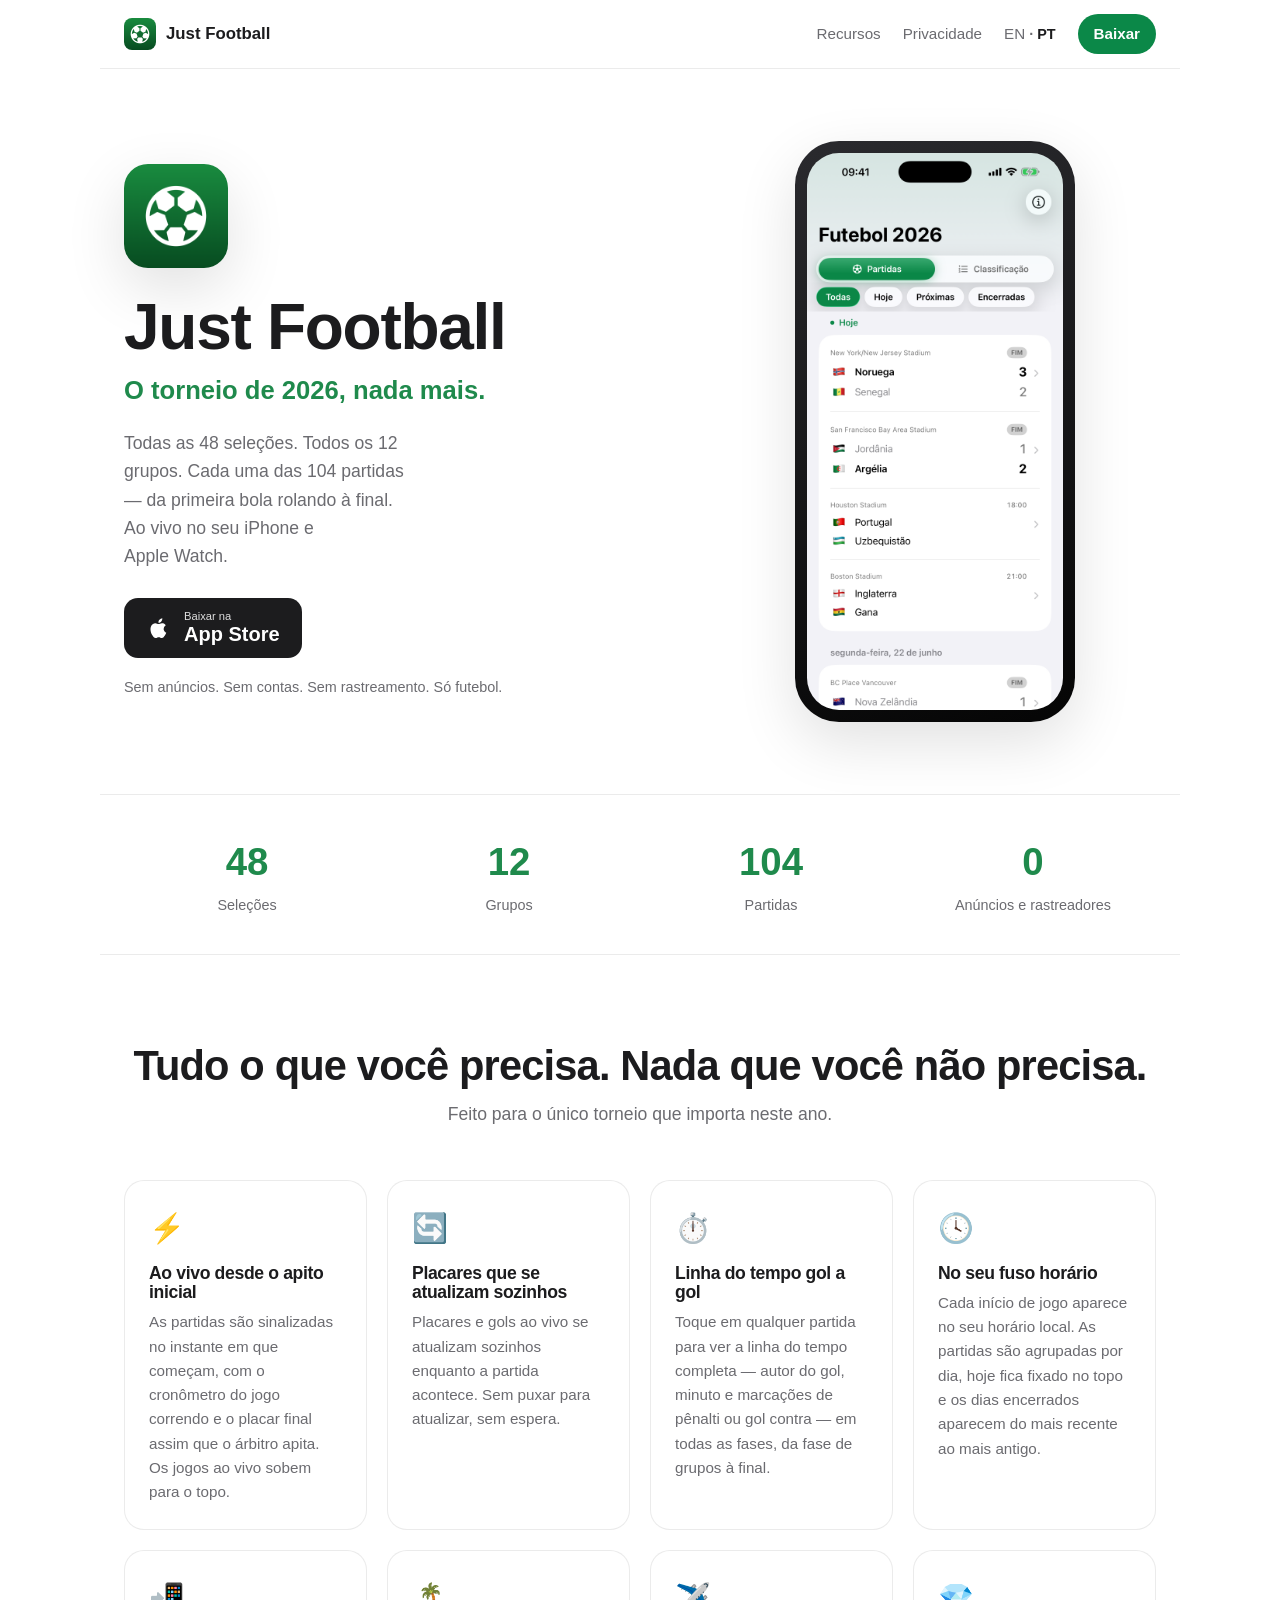
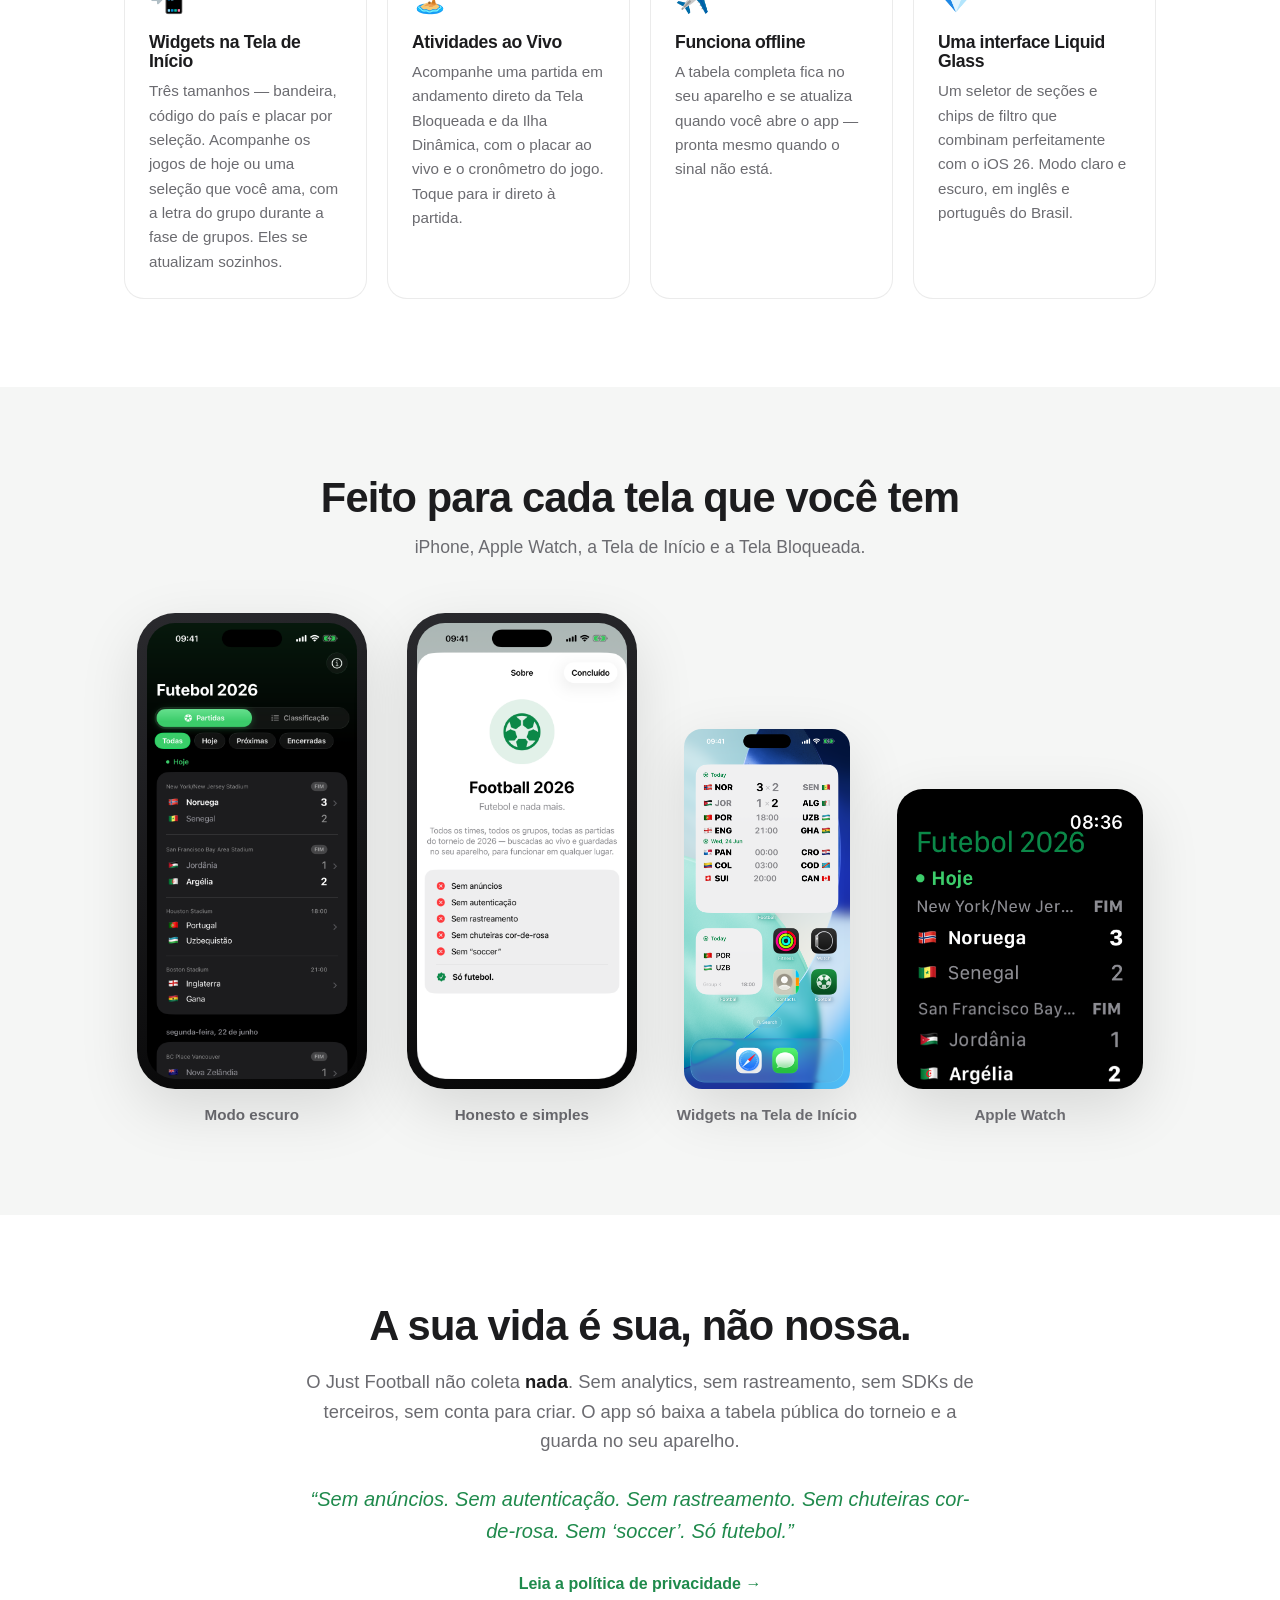
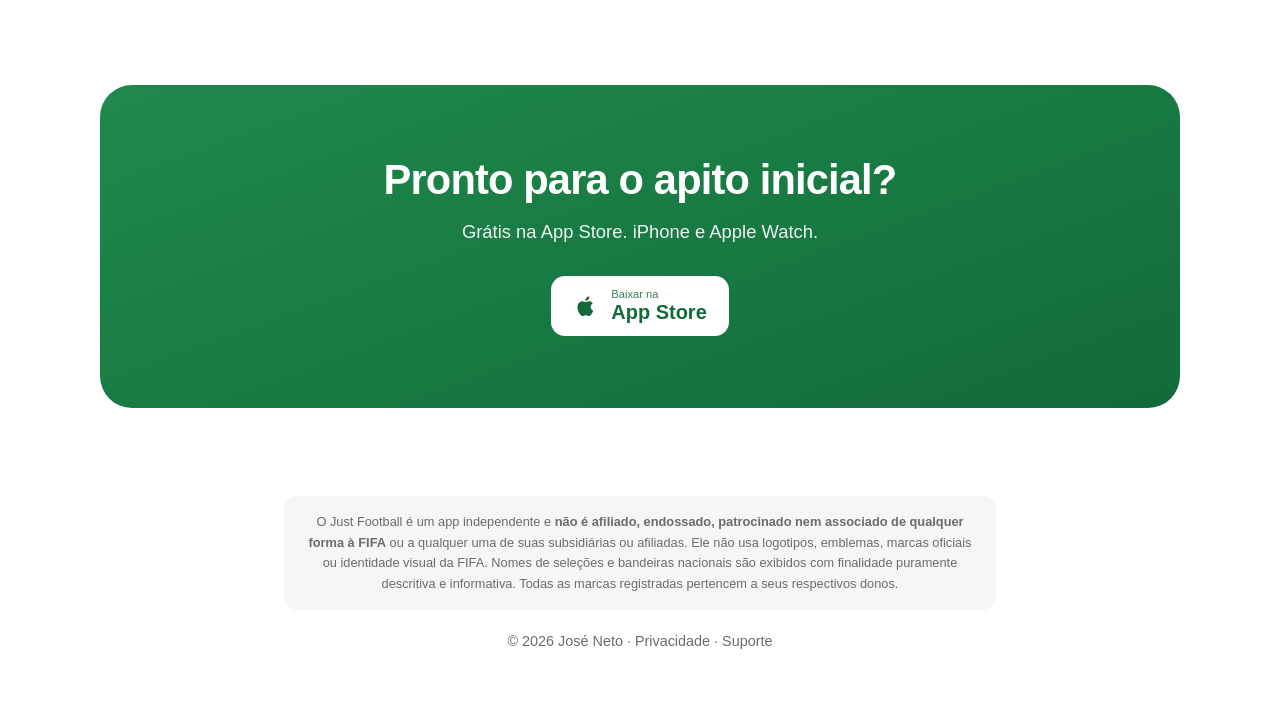
==== pt/index.html @ 3d5c4a28 "Add Brazilian Portuguese version of the site New /pt/ landing page and privacy policy matching the a" ====
<!DOCTYPE html>
<html lang="pt-BR">
<head>
  <meta charset="UTF-8" />
  <meta name="viewport" content="width=device-width, initial-scale=1.0" />
  <title>Just Football ⚽ — O torneio de 2026, nada mais.</title>
  <meta name="description" content="O jeito mais simples de acompanhar o torneio internacional de futebol de 2026 no iPhone e no Apple Watch. Todas as 48 seleções, todas as 104 partidas, placares ao vivo, widgets e Atividades ao Vivo. Sem anúncios. Sem contas. Sem rastreamento." />

  <!-- Open Graph / social -->
  <meta property="og:type" content="website" />
  <meta property="og:title" content="Just Football ⚽" />
  <meta property="og:description" content="O torneio de 2026, nada mais. Placares ao vivo, widgets e Atividades ao Vivo no iPhone e Apple Watch. Sem anúncios. Sem contas. Sem rastreamento." />
  <meta property="og:image" content="https://zeneto.app/assets/icon.png" />
  <meta property="og:url" content="https://zeneto.app/pt/" />
  <meta property="og:locale" content="pt_BR" />
  <meta name="twitter:card" content="summary_large_image" />

  <link rel="icon" type="image/png" href="../assets/icon.png" />
  <link rel="apple-touch-icon" href="../assets/icon.png" />
  <link rel="canonical" href="https://zeneto.app/pt/" />
  <link rel="alternate" hreflang="en" href="https://zeneto.app/" />
  <link rel="alternate" hreflang="pt-BR" href="https://zeneto.app/pt/" />
  <link rel="alternate" hreflang="x-default" href="https://zeneto.app/" />
  <link rel="stylesheet" href="../styles.css" />
</head>
<body>

  <!-- ===== Nav ===== -->
  <header class="nav">
    <a class="nav-brand" href="#top">
      <img src="../assets/icon.png" alt="Ícone do app Just Football" width="32" height="32" />
      <span>Just Football</span>
    </a>
    <nav class="nav-links">
      <a href="#features">Recursos</a>
      <a href="#privacy">Privacidade</a>
      <span class="lang"><a href="../" hreflang="en">EN</a> · <strong>PT</strong></span>
      <a class="nav-cta" href="https://77a.it/futebol">Baixar</a>
    </nav>
  </header>

  <!-- ===== Hero ===== -->
  <section class="hero" id="top">
    <div class="hero-copy">
      <img class="hero-icon" src="../assets/icon.png" alt="Ícone do app Just Football" width="104" height="104" />
      <h1>Just Football</h1>
      <p class="hero-tagline">O torneio de 2026, nada mais.</p>
      <p class="hero-sub">
        Todas as 48 seleções. Todos os 12 grupos. Cada uma das 104 partidas — da
        primeira bola rolando à final. Ao vivo no seu iPhone e Apple&nbsp;Watch.
      </p>
      <div class="hero-actions">
        <a class="appstore-badge" href="https://77a.it/futebol" aria-label="Baixar na App Store">
          <svg viewBox="0 0 24 24" width="26" height="26" aria-hidden="true" fill="currentColor">
            <path d="M16.36 12.78c-.02-2.27 1.85-3.36 1.94-3.41-1.06-1.55-2.7-1.76-3.29-1.78-1.4-.14-2.73.82-3.44.82-.71 0-1.8-.8-2.96-.78-1.52.02-2.93.88-3.71 2.24-1.58 2.74-.4 6.8 1.13 9.02.75 1.09 1.64 2.31 2.81 2.27 1.13-.05 1.55-.73 2.92-.73 1.36 0 1.75.73 2.94.71 1.21-.02 1.98-1.11 2.72-2.21.86-1.27 1.21-2.5 1.23-2.56-.03-.01-2.36-.9-2.39-3.58zM14.13 5.93c.62-.76 1.05-1.8.93-2.86-.9.04-2 .6-2.65 1.35-.58.67-1.09 1.74-.95 2.76 1.01.08 2.04-.51 2.67-1.25z"/>
          </svg>
          <span>
            <small>Baixar na</small>
            <strong>App Store</strong>
          </span>
        </a>
      </div>
      <p class="hero-trust">Sem anúncios. Sem contas. Sem rastreamento. Só futebol.</p>
    </div>

    <div class="hero-shot">
      <div class="phone">
        <img src="../assets/screenshots/pt/iphone-schedule.png" alt="A tabela do Just Football, mostrando os jogos de hoje com placares ao vivo" loading="eager" />
      </div>
    </div>
  </section>

  <!-- ===== Stats strip ===== -->
  <section class="stats">
    <div><strong>48</strong><span>Seleções</span></div>
    <div><strong>12</strong><span>Grupos</span></div>
    <div><strong>104</strong><span>Partidas</span></div>
    <div><strong>0</strong><span>Anúncios e rastreadores</span></div>
  </section>

  <!-- ===== Features ===== -->
  <section class="features" id="features">
    <h2>Tudo o que você precisa. Nada que você não precisa.</h2>
    <p class="section-sub">Feito para o único torneio que importa neste ano.</p>

    <div class="feature-grid">
      <article class="feature">
        <div class="feature-icon">⚡️</div>
        <h3>Ao vivo desde o apito inicial</h3>
        <p>As partidas são sinalizadas no instante em que começam, com o cronômetro do jogo correndo e o placar final assim que o árbitro apita. Os jogos ao vivo sobem para o topo.</p>
      </article>

      <article class="feature">
        <div class="feature-icon">🔄</div>
        <h3>Placares que se atualizam sozinhos</h3>
        <p>Placares e gols ao vivo se atualizam sozinhos enquanto a partida acontece. Sem puxar para atualizar, sem espera.</p>
      </article>

      <article class="feature">
        <div class="feature-icon">⏱️</div>
        <h3>Linha do tempo gol a gol</h3>
        <p>Toque em qualquer partida para ver a linha do tempo completa — autor do gol, minuto e marcações de pênalti ou gol contra — em todas as fases, da fase de grupos à final.</p>
      </article>

      <article class="feature">
        <div class="feature-icon">🕓</div>
        <h3>No seu fuso horário</h3>
        <p>Cada início de jogo aparece no seu horário local. As partidas são agrupadas por dia, hoje fica fixado no topo e os dias encerrados aparecem do mais recente ao mais antigo.</p>
      </article>

      <article class="feature">
        <div class="feature-icon">📲</div>
        <h3>Widgets na Tela de Início</h3>
        <p>Três tamanhos — bandeira, código do país e placar por seleção. Acompanhe os jogos de hoje ou uma seleção que você ama, com a letra do grupo durante a fase de grupos. Eles se atualizam sozinhos.</p>
      </article>

      <article class="feature">
        <div class="feature-icon">🏝️</div>
        <h3>Atividades ao Vivo</h3>
        <p>Acompanhe uma partida em andamento direto da Tela Bloqueada e da Ilha Dinâmica, com o placar ao vivo e o cronômetro do jogo. Toque para ir direto à partida.</p>
      </article>

      <article class="feature">
        <div class="feature-icon">✈️</div>
        <h3>Funciona offline</h3>
        <p>A tabela completa fica no seu aparelho e se atualiza quando você abre o app — pronta mesmo quando o sinal não está.</p>
      </article>

      <article class="feature">
        <div class="feature-icon">💎</div>
        <h3>Uma interface Liquid Glass</h3>
        <p>Um seletor de seções e chips de filtro que combinam perfeitamente com o iOS&nbsp;26. Modo claro e escuro, em inglês e português do Brasil.</p>
      </article>
    </div>
  </section>

  <!-- ===== Showcase ===== -->
  <section class="showcase">
    <h2>Feito para cada tela que você tem</h2>
    <p class="section-sub">iPhone, Apple Watch, a Tela de Início e a Tela Bloqueada.</p>
    <div class="shot-row">
      <figure class="shot">
        <div class="phone phone-sm">
          <img src="../assets/screenshots/pt/iphone-dark.png" alt="Just Football no modo escuro" loading="lazy" />
        </div>
        <figcaption>Modo escuro</figcaption>
      </figure>
      <figure class="shot">
        <div class="phone phone-sm">
          <img src="../assets/screenshots/pt/iphone-about.png" alt="A tela Sobre" loading="lazy" />
        </div>
        <figcaption>Honesto e simples</figcaption>
      </figure>
      <figure class="shot shot-extra">
        <img class="raw-shot" src="../assets/screenshots/widget-home.png" alt="Widgets na Tela de Início" loading="lazy" />
        <figcaption>Widgets na Tela de Início</figcaption>
      </figure>
      <figure class="shot shot-extra">
        <img class="raw-shot watch" src="../assets/screenshots/pt/watch-schedule.png" alt="Just Football no Apple Watch" loading="lazy" />
        <figcaption>Apple Watch</figcaption>
      </figure>
    </div>
  </section>

  <!-- ===== Privacy ===== -->
  <section class="privacy" id="privacy">
    <div class="privacy-inner">
      <h2>A sua vida é sua, não nossa.</h2>
      <p>
        O Just Football não coleta <strong>nada</strong>. Sem analytics, sem
        rastreamento, sem SDKs de terceiros, sem conta para criar. O app só baixa a
        tabela pública do torneio e a guarda no seu aparelho.
      </p>
      <p class="manifesto">
        “Sem anúncios. Sem autenticação. Sem rastreamento. Sem chuteiras
        cor-de-rosa. Sem ‘soccer’. Só futebol.”
      </p>
      <a class="link-arrow" href="privacy.html">Leia a política de privacidade &rarr;</a>
    </div>
  </section>

  <!-- ===== Download CTA ===== -->
  <section class="cta">
    <h2>Pronto para o apito inicial?</h2>
    <p>Grátis na App Store. iPhone e Apple Watch.</p>
    <a class="appstore-badge" href="https://77a.it/futebol" aria-label="Baixar na App Store">
      <svg viewBox="0 0 24 24" width="26" height="26" aria-hidden="true" fill="currentColor">
        <path d="M16.36 12.78c-.02-2.27 1.85-3.36 1.94-3.41-1.06-1.55-2.7-1.76-3.29-1.78-1.4-.14-2.73.82-3.44.82-.71 0-1.8-.8-2.96-.78-1.52.02-2.93.88-3.71 2.24-1.58 2.74-.4 6.8 1.13 9.02.75 1.09 1.64 2.31 2.81 2.27 1.13-.05 1.55-.73 2.92-.73 1.36 0 1.75.73 2.94.71 1.21-.02 1.98-1.11 2.72-2.21.86-1.27 1.21-2.5 1.23-2.56-.03-.01-2.36-.9-2.39-3.58zM14.13 5.93c.62-.76 1.05-1.8.93-2.86-.9.04-2 .6-2.65 1.35-.58.67-1.09 1.74-.95 2.76 1.01.08 2.04-.51 2.67-1.25z"/>
      </svg>
      <span>
        <small>Baixar na</small>
        <strong>App Store</strong>
      </span>
    </a>
  </section>

  <!-- ===== Footer ===== -->
  <footer class="footer">
    <p class="footer-disclaimer">
      O Just Football é um app independente e <strong>não é afiliado, endossado,
      patrocinado nem associado de qualquer forma à FIFA</strong> ou a qualquer uma de
      suas subsidiárias ou afiliadas. Ele não usa logotipos, emblemas, marcas oficiais
      ou identidade visual da FIFA. Nomes de seleções e bandeiras nacionais são
      exibidos com finalidade puramente descritiva e informativa. Todas as marcas
      registradas pertencem a seus respectivos donos.
    </p>
    <p class="footer-meta">
      &copy; 2026 José Neto
      &middot; <a href="privacy.html">Privacidade</a>
      &middot; <a href="mailto:football@zeneto.app?subject=Suporte%20Just%20Football">Suporte</a>
    </p>
  </footer>

</body>
</html>
---- styles.css ----
:root {
  --green: #1f8a4c;
  --green-dark: #0b8848;
  --green-deep: #126a3a;
  --ink: #1c1c1e;
  --muted: #6b6b70;
  --bg: #ffffff;
  --bg-alt: #f5f6f5;
  --card: #ffffff;
  --border: rgba(0, 0, 0, 0.08);
  --shadow: 0 20px 60px rgba(0, 0, 0, 0.12);
  --radius: 20px;
  --max: 1080px;
}

@media (prefers-color-scheme: dark) {
  :root {
    --green: #3ccd6b;
    --green-dark: #2fb85f;
    --ink: #f2f2f5;
    --muted: #9a9aa2;
    --bg: #0d0f0e;
    --bg-alt: #15191700;
    --bg-alt: #141716;
    --card: #1a1e1c;
    --border: rgba(255, 255, 255, 0.1);
    --shadow: 0 20px 60px rgba(0, 0, 0, 0.5);
  }
}

* { box-sizing: border-box; margin: 0; padding: 0; }

html { scroll-behavior: smooth; }

body {
  font-family: -apple-system, BlinkMacSystemFont, "Segoe UI", Roboto, Helvetica, Arial, sans-serif;
  color: var(--ink);
  background: var(--bg);
  line-height: 1.6;
  -webkit-font-smoothing: antialiased;
}

h1, h2, h3 { line-height: 1.1; letter-spacing: -0.02em; }

img { max-width: 100%; display: block; }

a { color: var(--green); text-decoration: none; }

section { padding: 0 24px; }

/* ===== Nav ===== */
.nav {
  position: sticky;
  top: 0;
  z-index: 50;
  display: flex;
  align-items: center;
  justify-content: space-between;
  gap: 16px;
  padding: 14px 24px;
  max-width: var(--max);
  margin: 0 auto;
  width: 100%;
  background: color-mix(in srgb, var(--bg) 80%, transparent);
  backdrop-filter: saturate(160%) blur(18px);
  -webkit-backdrop-filter: saturate(160%) blur(18px);
  border-bottom: 1px solid var(--border);
}
.nav-brand {
  display: flex;
  align-items: center;
  gap: 10px;
  font-weight: 700;
  color: var(--ink);
  font-size: 1.05rem;
}
.nav-brand img { border-radius: 8px; }
.nav-links { display: flex; align-items: center; gap: 22px; }
.nav-links a { color: var(--muted); font-weight: 500; font-size: 0.95rem; }
.nav-links a:hover { color: var(--ink); }
.nav-cta {
  background: var(--green-dark);
  color: #fff !important;
  padding: 8px 16px;
  border-radius: 999px;
  font-weight: 600 !important;
}
.nav-cta:hover { filter: brightness(1.05); }
.lang { color: var(--muted); font-size: 0.9rem; font-weight: 600; white-space: nowrap; }
.lang a { color: var(--muted); }
.lang a:hover { color: var(--ink); }
.lang strong { color: var(--ink); }

/* ===== Hero ===== */
.hero {
  max-width: var(--max);
  margin: 0 auto;
  display: grid;
  grid-template-columns: 1.1fr 0.9fr;
  gap: 48px;
  align-items: center;
  padding-top: 72px;
  padding-bottom: 72px;
}
.hero-icon {
  border-radius: 24px;
  box-shadow: var(--shadow);
  margin-bottom: 24px;
}
.hero h1 { font-size: clamp(2.6rem, 6vw, 4rem); font-weight: 800; }
.hero-tagline {
  font-size: clamp(1.2rem, 3vw, 1.6rem);
  color: var(--green);
  font-weight: 600;
  margin-top: 8px;
}
.hero-sub {
  font-size: 1.1rem;
  color: var(--muted);
  margin-top: 18px;
  max-width: 30ch;
}
.hero-actions { margin-top: 28px; }
.hero-trust {
  margin-top: 18px;
  font-size: 0.9rem;
  color: var(--muted);
  font-weight: 500;
}

/* App Store badge */
.appstore-badge {
  display: inline-flex;
  align-items: center;
  gap: 12px;
  background: var(--ink);
  color: var(--bg);
  padding: 12px 22px;
  border-radius: 14px;
  transition: transform 0.15s ease, filter 0.15s ease;
}
.appstore-badge:hover { transform: translateY(-2px); filter: brightness(1.08); }
.appstore-badge svg { color: var(--bg); }
.appstore-badge span { display: flex; flex-direction: column; line-height: 1.15; text-align: left; }
.appstore-badge small { font-size: 0.7rem; opacity: 0.85; }
.appstore-badge strong { font-size: 1.25rem; font-weight: 600; }

/* Phone mockup */
.hero-shot { display: flex; justify-content: center; }
.phone {
  position: relative;
  width: 280px;
  border-radius: 44px;
  padding: 12px;
  background: linear-gradient(160deg, #2a2a2e, #050505);
  box-shadow: var(--shadow);
}
.phone img { border-radius: 32px; display: block; width: 100%; }
.phone-sm { width: 230px; border-radius: 38px; padding: 10px; }
.phone-sm img { border-radius: 28px; }

/* ===== Stats ===== */
.stats {
  max-width: var(--max);
  margin: 0 auto;
  display: grid;
  grid-template-columns: repeat(4, 1fr);
  gap: 16px;
  padding: 36px 24px;
  border-top: 1px solid var(--border);
  border-bottom: 1px solid var(--border);
  text-align: center;
}
.stats strong { display: block; font-size: 2.4rem; font-weight: 800; color: var(--green); }
.stats span { font-size: 0.9rem; color: var(--muted); }

/* ===== Section headings ===== */
.features, .showcase { max-width: var(--max); margin: 0 auto; padding-top: 88px; padding-bottom: 88px; text-align: center; }
.features h2, .showcase h2, .cta h2, .privacy h2 { font-size: clamp(1.8rem, 4vw, 2.6rem); font-weight: 800; }
.section-sub { color: var(--muted); margin-top: 12px; font-size: 1.1rem; }

/* ===== Feature grid ===== */
.feature-grid {
  margin-top: 52px;
  display: grid;
  grid-template-columns: repeat(4, 1fr);
  gap: 20px;
  text-align: left;
}
.feature {
  background: var(--card);
  border: 1px solid var(--border);
  border-radius: var(--radius);
  padding: 24px;
  transition: transform 0.18s ease, box-shadow 0.18s ease;
}
.feature:hover { transform: translateY(-4px); box-shadow: var(--shadow); }
.feature-icon { font-size: 1.8rem; margin-bottom: 12px; }
.feature h3 { font-size: 1.1rem; margin-bottom: 8px; }
.feature p { font-size: 0.95rem; color: var(--muted); }

/* ===== Showcase ===== */
.showcase { background: var(--bg-alt); max-width: none; padding-left: 24px; padding-right: 24px; }
.showcase > * { max-width: var(--max); margin-left: auto; margin-right: auto; }
.shot-row {
  margin-top: 52px;
  display: flex;
  flex-wrap: wrap;
  justify-content: center;
  align-items: flex-end;
  gap: 40px;
}
.shot { display: flex; flex-direction: column; align-items: center; gap: 14px; }
.shot figcaption { color: var(--muted); font-weight: 600; font-size: 0.95rem; }
.raw-shot {
  border-radius: 18px;
  box-shadow: var(--shadow);
  max-height: 360px;
  width: auto;
}
.raw-shot.watch { max-height: 300px; border-radius: 26px; }

/* ===== Privacy ===== */
.privacy { padding-top: 88px; padding-bottom: 88px; text-align: center; }
.privacy-inner { max-width: 680px; margin: 0 auto; }
.privacy p { margin-top: 18px; font-size: 1.15rem; color: var(--muted); }
.privacy strong { color: var(--ink); }
.manifesto {
  font-style: italic;
  font-size: 1.25rem !important;
  color: var(--green) !important;
  margin-top: 28px !important;
}
.link-arrow { display: inline-block; margin-top: 24px; font-weight: 600; }
.link-arrow:hover { text-decoration: underline; }

/* ===== CTA ===== */
.cta {
  max-width: var(--max);
  margin: 0 auto 48px;
  text-align: center;
  padding: 72px 32px;
  border-radius: 32px;
  background: linear-gradient(160deg, var(--green), var(--green-deep));
  color: #fff;
}
.cta h2 { color: #fff; }
.cta p { margin: 14px 0 30px; font-size: 1.15rem; opacity: 0.92; }
.cta .appstore-badge { background: #fff; color: var(--green-deep); }
.cta .appstore-badge svg, .cta .appstore-badge strong, .cta .appstore-badge small { color: var(--green-deep); }

/* ===== Footer ===== */
.footer { max-width: 760px; margin: 0 auto; padding: 40px 24px 64px; text-align: center; }
.footer-disclaimer { font-size: 0.8rem; color: var(--muted); background: var(--bg-alt); padding: 16px 20px; border-radius: 14px; }
.footer-meta { margin-top: 20px; font-size: 0.9rem; color: var(--muted); }
.footer-meta a { color: var(--muted); }
.footer-meta a:hover { color: var(--ink); }

/* ===== Responsive ===== */
@media (max-width: 900px) {
  .hero { grid-template-columns: 1fr; text-align: center; padding-top: 48px; }
  .hero-icon, .hero-sub { margin-left: auto; margin-right: auto; }
  .hero h1 { font-size: clamp(2.2rem, 9vw, 3.4rem); }
  .hero-sub { max-width: 34ch; }
  .feature-grid { grid-template-columns: repeat(2, 1fr); }
}
@media (max-width: 560px) {
  .nav-links { gap: 14px; }
  .nav-links > a:not(.nav-cta) { display: none; }
  .stats { grid-template-columns: repeat(2, 1fr); gap: 28px 16px; }
  .feature-grid { grid-template-columns: 1fr; }
  .cta { border-radius: 24px; padding: 56px 24px; }
}
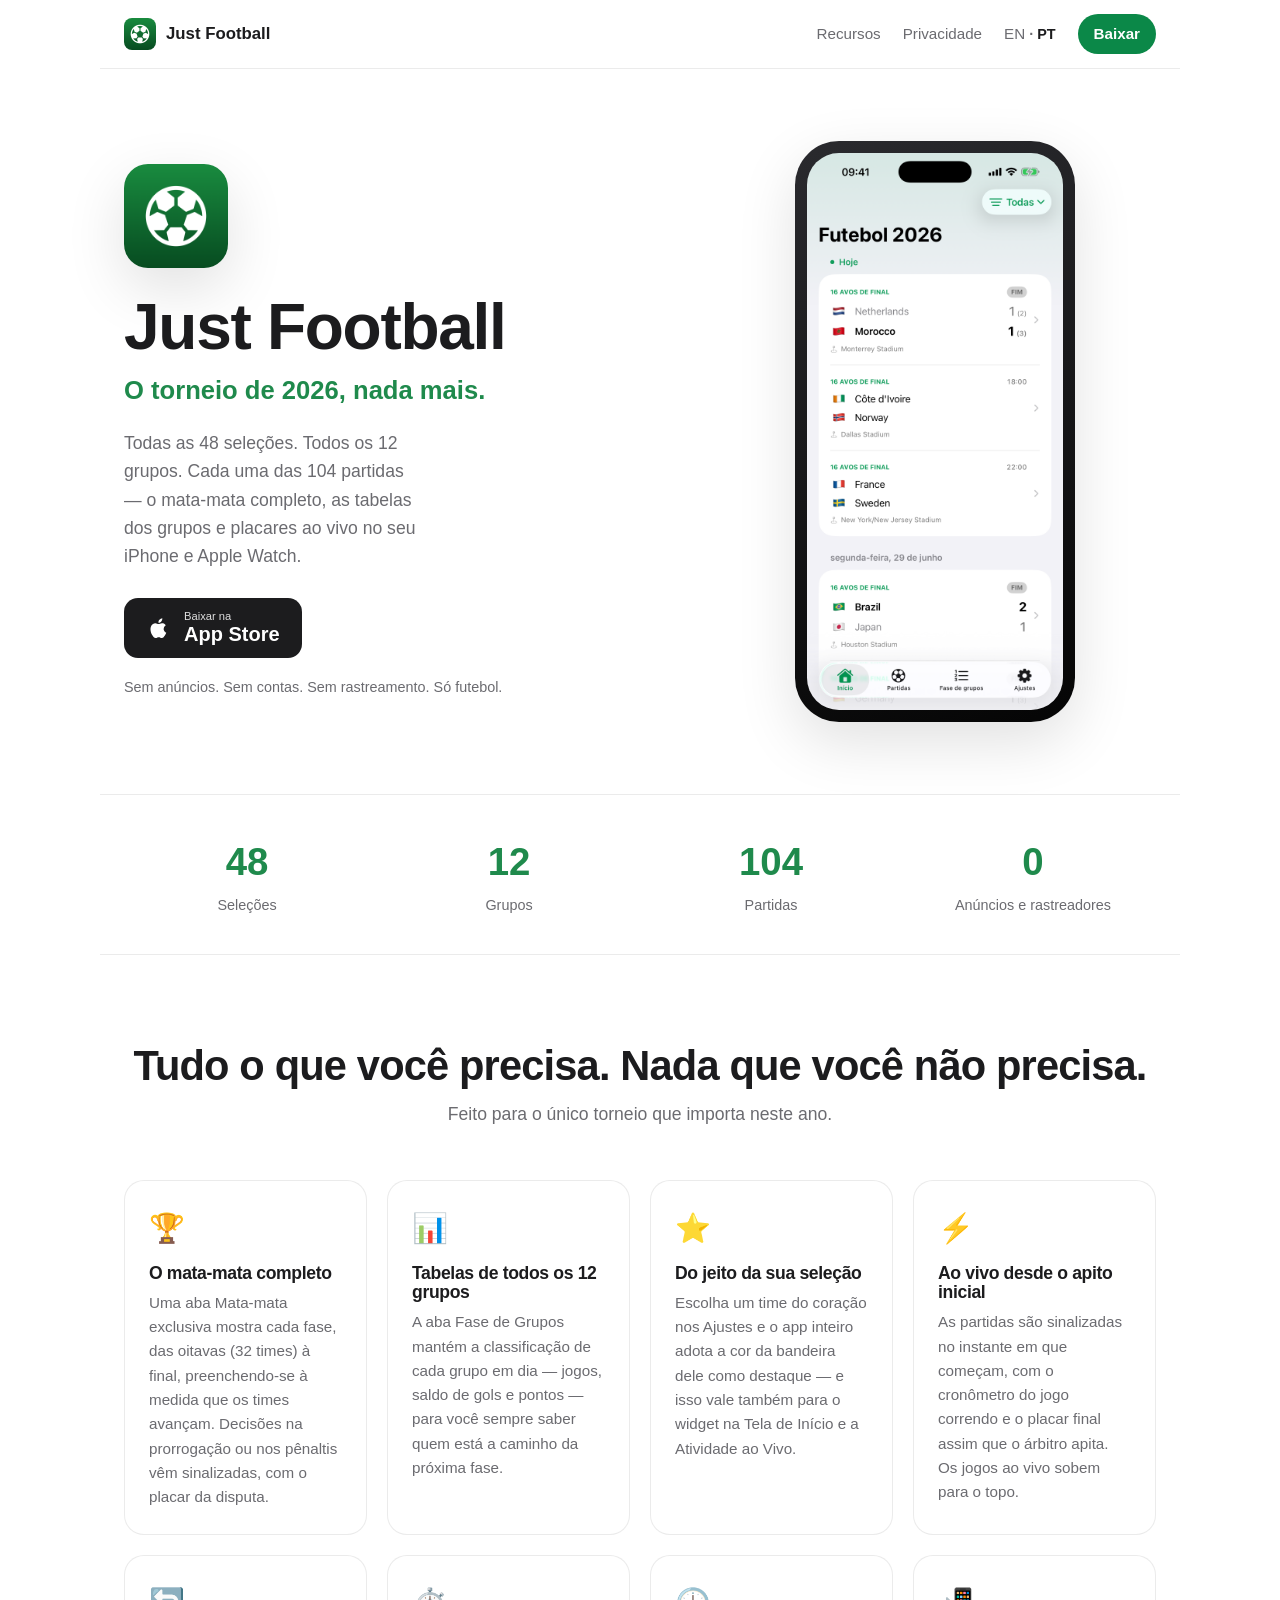
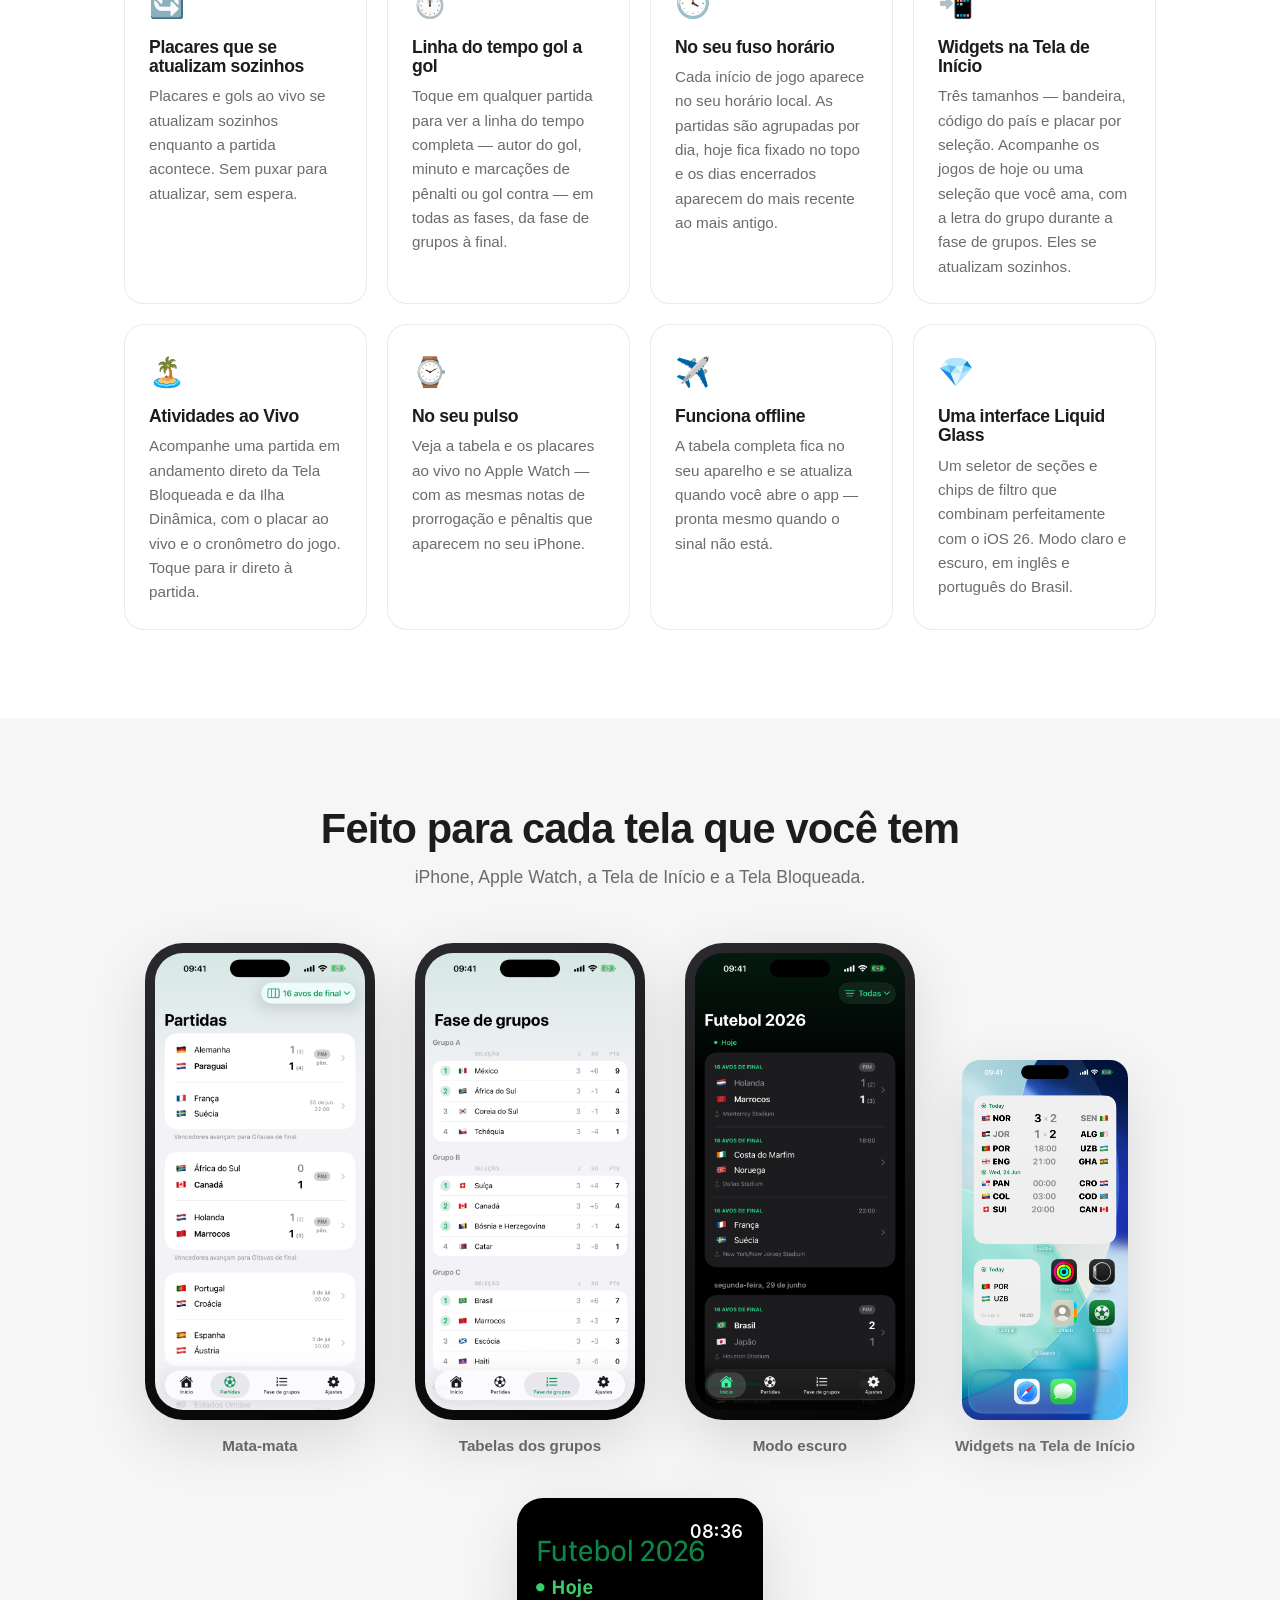
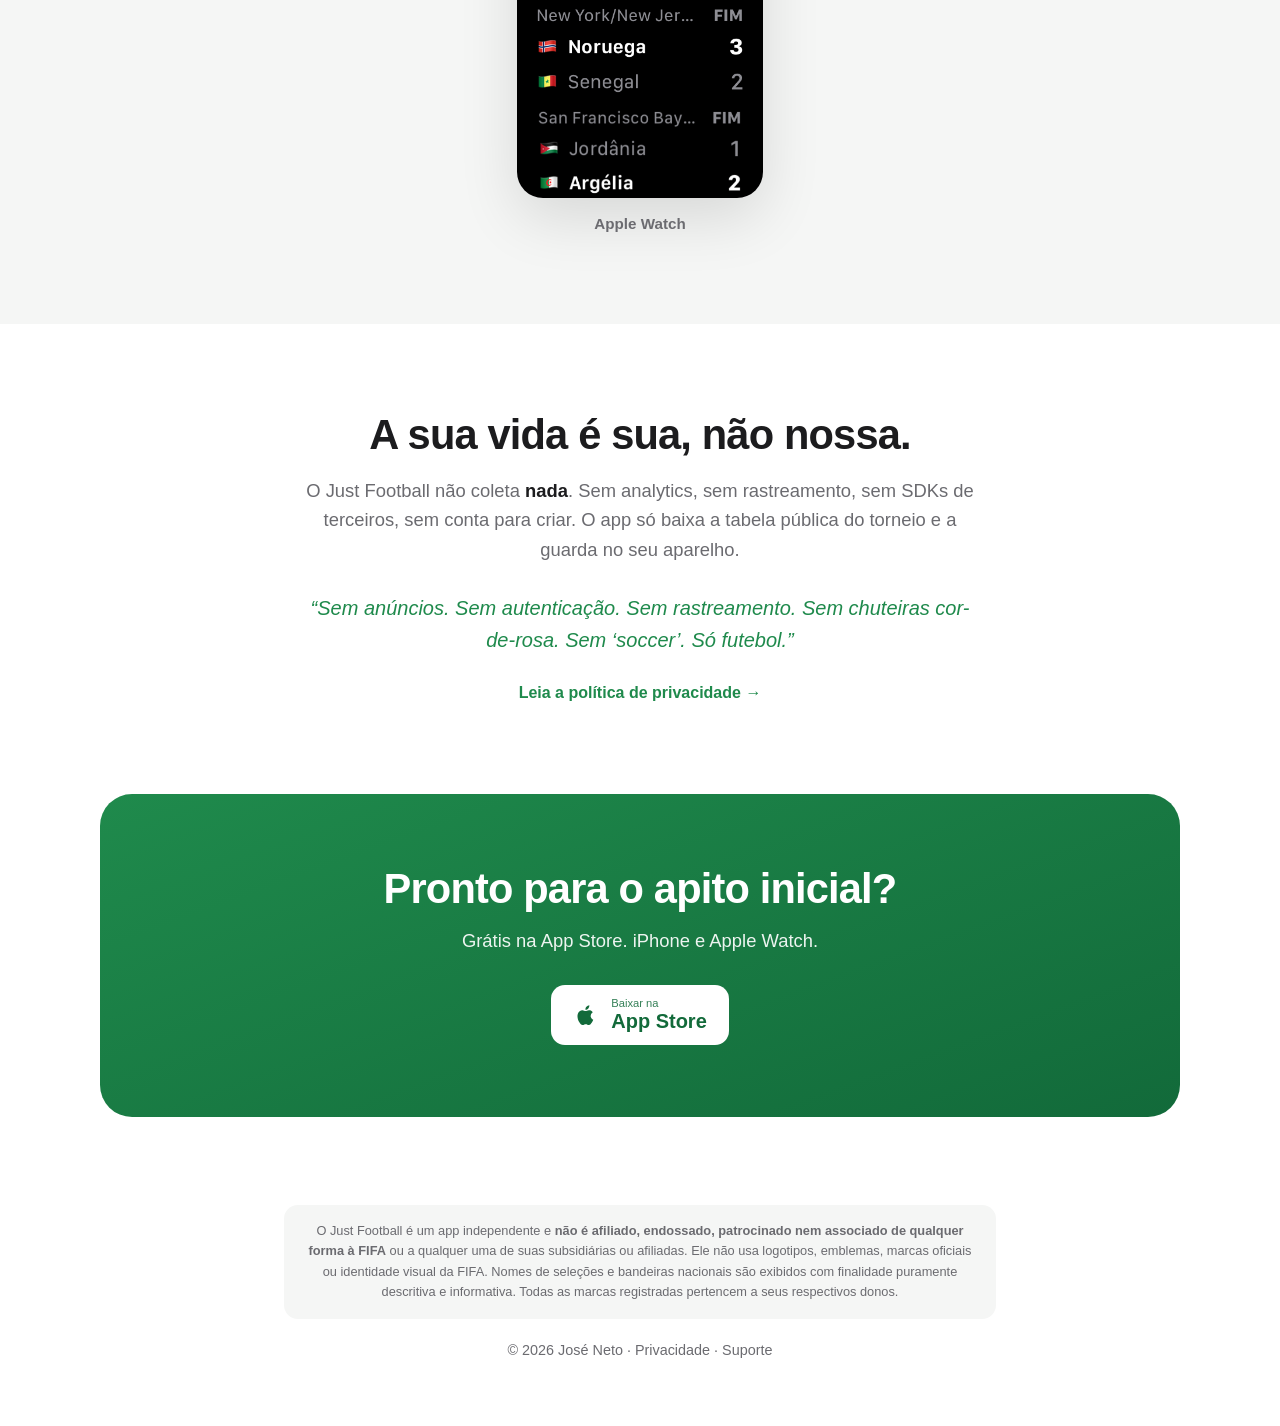
==== commit 07a9397d: "Update landing page for app v1.3 Sync the site to the v1.3 app: add the knockout bracket (Matches ta" ====
--- a/pt/index.html
+++ b/pt/index.html
@@ -4,12 +4,12 @@
   <meta charset="UTF-8" />
   <meta name="viewport" content="width=device-width, initial-scale=1.0" />
   <title>Just Football ⚽ — O torneio de 2026, nada mais.</title>
-  <meta name="description" content="O jeito mais simples de acompanhar o torneio internacional de futebol de 2026 no iPhone e no Apple Watch. Todas as 48 seleções, todas as 104 partidas, placares ao vivo, widgets e Atividades ao Vivo. Sem anúncios. Sem contas. Sem rastreamento." />
+  <meta name="description" content="O jeito mais simples de acompanhar o torneio internacional de futebol de 2026 no iPhone e no Apple Watch. Todas as 48 seleções, todos os 12 grupos, todas as 104 partidas — o mata-mata completo, as tabelas dos grupos, placares ao vivo, widgets e Atividades ao Vivo. Sem anúncios. Sem contas. Sem rastreamento." />
 
   <!-- Open Graph / social -->
   <meta property="og:type" content="website" />
   <meta property="og:title" content="Just Football ⚽" />
-  <meta property="og:description" content="O torneio de 2026, nada mais. Placares ao vivo, widgets e Atividades ao Vivo no iPhone e Apple Watch. Sem anúncios. Sem contas. Sem rastreamento." />
+  <meta property="og:description" content="O torneio de 2026, nada mais. O mata-mata completo, as tabelas dos grupos, placares ao vivo, widgets e Atividades ao Vivo no iPhone e Apple Watch. Sem anúncios. Sem contas. Sem rastreamento." />
   <meta property="og:image" content="https://zeneto.app/assets/icon.png" />
   <meta property="og:url" content="https://zeneto.app/pt/" />
   <meta property="og:locale" content="pt_BR" />
@@ -34,8 +34,8 @@
     <nav class="nav-links">
       <a href="#features">Recursos</a>
       <a href="#privacy">Privacidade</a>
-      <span class="lang"><a href="../" hreflang="en">EN</a> · <strong>PT</strong></span>
-      <a class="nav-cta" href="https://77a.it/futebol">Baixar</a>
+      <span class="lang"><a href="../" hreflang="en" onclick="try{localStorage.setItem('jf-lang','en')}catch(e){}">EN</a> · <strong>PT</strong></span>
+      <a class="nav-cta" href="https://77a.it/futebol-download">Baixar</a>
     </nav>
   </header>
 
@@ -46,11 +46,12 @@
       <h1>Just Football</h1>
       <p class="hero-tagline">O torneio de 2026, nada mais.</p>
       <p class="hero-sub">
-        Todas as 48 seleções. Todos os 12 grupos. Cada uma das 104 partidas — da
-        primeira bola rolando à final. Ao vivo no seu iPhone e Apple&nbsp;Watch.
+        Todas as 48 seleções. Todos os 12 grupos. Cada uma das 104 partidas — o
+        mata-mata completo, as tabelas dos grupos e placares ao vivo no seu iPhone e
+        Apple&nbsp;Watch.
       </p>
       <div class="hero-actions">
-        <a class="appstore-badge" href="https://77a.it/futebol" aria-label="Baixar na App Store">
+        <a class="appstore-badge" href="https://77a.it/futebol-download" aria-label="Baixar na App Store">
           <svg viewBox="0 0 24 24" width="26" height="26" aria-hidden="true" fill="currentColor">
             <path d="M16.36 12.78c-.02-2.27 1.85-3.36 1.94-3.41-1.06-1.55-2.7-1.76-3.29-1.78-1.4-.14-2.73.82-3.44.82-.71 0-1.8-.8-2.96-.78-1.52.02-2.93.88-3.71 2.24-1.58 2.74-.4 6.8 1.13 9.02.75 1.09 1.64 2.31 2.81 2.27 1.13-.05 1.55-.73 2.92-.73 1.36 0 1.75.73 2.94.71 1.21-.02 1.98-1.11 2.72-2.21.86-1.27 1.21-2.5 1.23-2.56-.03-.01-2.36-.9-2.39-3.58zM14.13 5.93c.62-.76 1.05-1.8.93-2.86-.9.04-2 .6-2.65 1.35-.58.67-1.09 1.74-.95 2.76 1.01.08 2.04-.51 2.67-1.25z"/>
           </svg>
@@ -65,7 +66,7 @@
 
     <div class="hero-shot">
       <div class="phone">
-        <img src="../assets/screenshots/pt/iphone-schedule.png" alt="A tabela do Just Football, mostrando os jogos de hoje com placares ao vivo" loading="eager" />
+        <img src="../assets/screenshots/pt/home.png" alt="A tabela do Just Football, mostrando os jogos de hoje com placares ao vivo" loading="eager" />
       </div>
     </div>
   </section>
@@ -85,6 +86,24 @@
 
     <div class="feature-grid">
       <article class="feature">
+        <div class="feature-icon">🏆</div>
+        <h3>O mata-mata completo</h3>
+        <p>Uma aba Mata-mata exclusiva mostra cada fase, das oitavas (32 times) à final, preenchendo-se à medida que os times avançam. Decisões na prorrogação ou nos pênaltis vêm sinalizadas, com o placar da disputa.</p>
+      </article>
+
+      <article class="feature">
+        <div class="feature-icon">📊</div>
+        <h3>Tabelas de todos os 12 grupos</h3>
+        <p>A aba Fase de Grupos mantém a classificação de cada grupo em dia — jogos, saldo de gols e pontos — para você sempre saber quem está a caminho da próxima fase.</p>
+      </article>
+
+      <article class="feature">
+        <div class="feature-icon">⭐️</div>
+        <h3>Do jeito da sua seleção</h3>
+        <p>Escolha um time do coração nos Ajustes e o app inteiro adota a cor da bandeira dele como destaque — e isso vale também para o widget na Tela de Início e a Atividade ao Vivo.</p>
+      </article>
+
+      <article class="feature">
         <div class="feature-icon">⚡️</div>
         <h3>Ao vivo desde o apito inicial</h3>
         <p>As partidas são sinalizadas no instante em que começam, com o cronômetro do jogo correndo e o placar final assim que o árbitro apita. Os jogos ao vivo sobem para o topo.</p>
@@ -118,6 +137,12 @@
         <div class="feature-icon">🏝️</div>
         <h3>Atividades ao Vivo</h3>
         <p>Acompanhe uma partida em andamento direto da Tela Bloqueada e da Ilha Dinâmica, com o placar ao vivo e o cronômetro do jogo. Toque para ir direto à partida.</p>
+      </article>
+
+      <article class="feature">
+        <div class="feature-icon">⌚️</div>
+        <h3>No seu pulso</h3>
+        <p>Veja a tabela e os placares ao vivo no Apple Watch — com as mesmas notas de prorrogação e pênaltis que aparecem no seu iPhone.</p>
       </article>
 
       <article class="feature">
@@ -141,22 +166,28 @@
     <div class="shot-row">
       <figure class="shot">
         <div class="phone phone-sm">
-          <img src="../assets/screenshots/pt/iphone-dark.png" alt="Just Football no modo escuro" loading="lazy" />
+          <img src="../assets/screenshots/pt/knockout.png" alt="O chaveamento do mata-mata na aba Mata-mata" loading="lazy" />
+        </div>
+        <figcaption>Mata-mata</figcaption>
+      </figure>
+      <figure class="shot">
+        <div class="phone phone-sm">
+          <img src="../assets/screenshots/pt/groups.png" alt="A aba Fase de Grupos com as tabelas dos 12 grupos" loading="lazy" />
+        </div>
+        <figcaption>Tabelas dos grupos</figcaption>
+      </figure>
+      <figure class="shot">
+        <div class="phone phone-sm">
+          <img src="../assets/screenshots/pt/home-dark.png" alt="Just Football no modo escuro" loading="lazy" />
         </div>
         <figcaption>Modo escuro</figcaption>
       </figure>
-      <figure class="shot">
-        <div class="phone phone-sm">
-          <img src="../assets/screenshots/pt/iphone-about.png" alt="A tela Sobre" loading="lazy" />
-        </div>
-        <figcaption>Honesto e simples</figcaption>
-      </figure>
       <figure class="shot shot-extra">
-        <img class="raw-shot" src="../assets/screenshots/widget-home.png" alt="Widgets na Tela de Início" loading="lazy" />
+        <img class="raw-shot" src="../assets/screenshots/pt/widget.png" alt="Widgets na Tela de Início" loading="lazy" />
         <figcaption>Widgets na Tela de Início</figcaption>
       </figure>
       <figure class="shot shot-extra">
-        <img class="raw-shot watch" src="../assets/screenshots/pt/watch-schedule.png" alt="Just Football no Apple Watch" loading="lazy" />
+        <img class="raw-shot watch" src="../assets/screenshots/pt/watch.png" alt="Just Football no Apple Watch" loading="lazy" />
         <figcaption>Apple Watch</figcaption>
       </figure>
     </div>
@@ -183,7 +214,7 @@
   <section class="cta">
     <h2>Pronto para o apito inicial?</h2>
     <p>Grátis na App Store. iPhone e Apple Watch.</p>
-    <a class="appstore-badge" href="https://77a.it/futebol" aria-label="Baixar na App Store">
+    <a class="appstore-badge" href="https://77a.it/futebol-download" aria-label="Baixar na App Store">
       <svg viewBox="0 0 24 24" width="26" height="26" aria-hidden="true" fill="currentColor">
         <path d="M16.36 12.78c-.02-2.27 1.85-3.36 1.94-3.41-1.06-1.55-2.7-1.76-3.29-1.78-1.4-.14-2.73.82-3.44.82-.71 0-1.8-.8-2.96-.78-1.52.02-2.93.88-3.71 2.24-1.58 2.74-.4 6.8 1.13 9.02.75 1.09 1.64 2.31 2.81 2.27 1.13-.05 1.55-.73 2.92-.73 1.36 0 1.75.73 2.94.71 1.21-.02 1.98-1.11 2.72-2.21.86-1.27 1.21-2.5 1.23-2.56-.03-.01-2.36-.9-2.39-3.58zM14.13 5.93c.62-.76 1.05-1.8.93-2.86-.9.04-2 .6-2.65 1.35-.58.67-1.09 1.74-.95 2.76 1.01.08 2.04-.51 2.67-1.25z"/>
       </svg>
